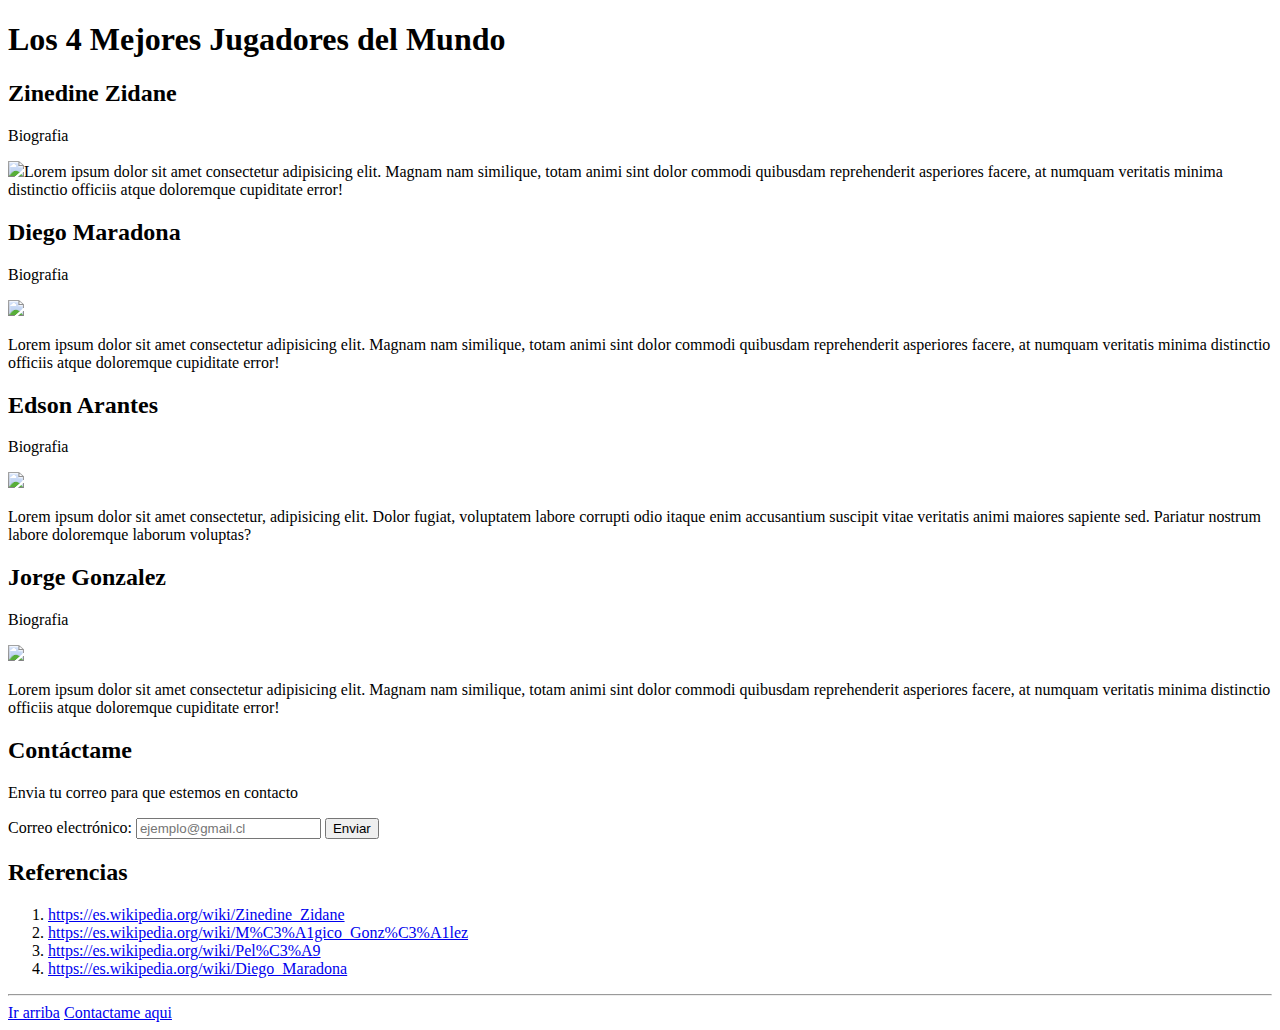
==== top world players/index.html @ bc2cdfd9 "cambio de carpeta" ====
<!DOCTYPE html>
<html lang="es">
<head>
    <link rel="stylesheet" href="./assets/css/style.css">
    <title>Los Mejores Jugadores del Mundo</title>
</head>
<body>
    <header>
        <h1 id="titulo">Los 4 Mejores Jugadores del Mundo</h1>
    </header>
    <section>
        <article class="post">
            <h2>Zinedine Zidane</h2>
            <p>Biografia</p>
            <img src="assets"
            <p>Lorem ipsum dolor sit amet consectetur adipisicing elit. Magnam nam similique, totam animi sint dolor commodi quibusdam reprehenderit asperiores facere, at numquam veritatis minima distinctio officiis atque doloremque cupiditate error!</p>
        </article>
        <article class="post">
            <h2>Diego Maradona</h2>
            <p>Biografia</p>
            <img src="assets/img/Maradona.jpg" width="400"/>
            <p>Lorem ipsum dolor sit amet consectetur adipisicing elit. Magnam nam similique, totam animi sint dolor commodi quibusdam reprehenderit asperiores facere, at numquam veritatis minima distinctio officiis atque doloremque cupiditate error!</p>
        </article>
        <article class="post">
            <h2>Edson Arantes</h2>
            <p>Biografia</p>
            <img src="assets/img/Pele.jpg" width="400"/>
            <p>Lorem ipsum dolor sit amet consectetur, adipisicing elit. Dolor fugiat, voluptatem labore corrupti odio itaque enim accusantium suscipit vitae veritatis animi maiores sapiente sed. Pariatur nostrum labore doloremque laborum voluptas?</p>
        </article>
        <article class="post">
            <h2>Jorge Gonzalez</h2>
            <p>Biografia</p>
            <img src="assets/img/Magico Gonzalez.jpg" width="400"/>
            <p>Lorem ipsum dolor sit amet consectetur adipisicing elit. Magnam nam similique, totam animi sint dolor commodi quibusdam reprehenderit asperiores facere, at numquam veritatis minima distinctio officiis atque doloremque cupiditate error!</p>
        </article>
    </section>
    <section>
        <h2>Contáctame</h2>
        <p>Envia tu correo para que estemos en contacto</p>
        <label>Correo electrónico:</label>
        <input type="email" placeholder="ejemplo@gmail.cl">
        <button>Enviar</button>
    </section>
    <section>
        <h2>Referencias</h2>
        <ol>
            <li>
                <a href="https://es.wikipedia.org/wiki/Zinedine_Zidane" target="_blank" >https://es.wikipedia.org/wiki/Zinedine_Zidane</a>
            </li>
            <li>
                <a href="https://es.wikipedia.org/wiki/M%C3%A1gico_Gonz%C3%A1lez" target="_blank">https://es.wikipedia.org/wiki/M%C3%A1gico_Gonz%C3%A1lez</a>
            </li>
            <li>
                <a href="https://es.wikipedia.org/wiki/Pel%C3%A9" target="_blank">https://es.wikipedia.org/wiki/Pel%C3%A9</a>
            </li>
            <li>
                <a href="https://es.wikipedia.org/wiki/Diego_Maradona" target="_blank">https://es.wikipedia.org/wiki/Diego_Maradona</a> 
            </li>
        </ol>
    </section>
    <hr>
    <footer>
        <a href="#titulo">Ir arriba</a>
        <a href="mailto:vara.aguila@gmail.com">Contactame aqui</a>
    </footer>
</body>
</html>
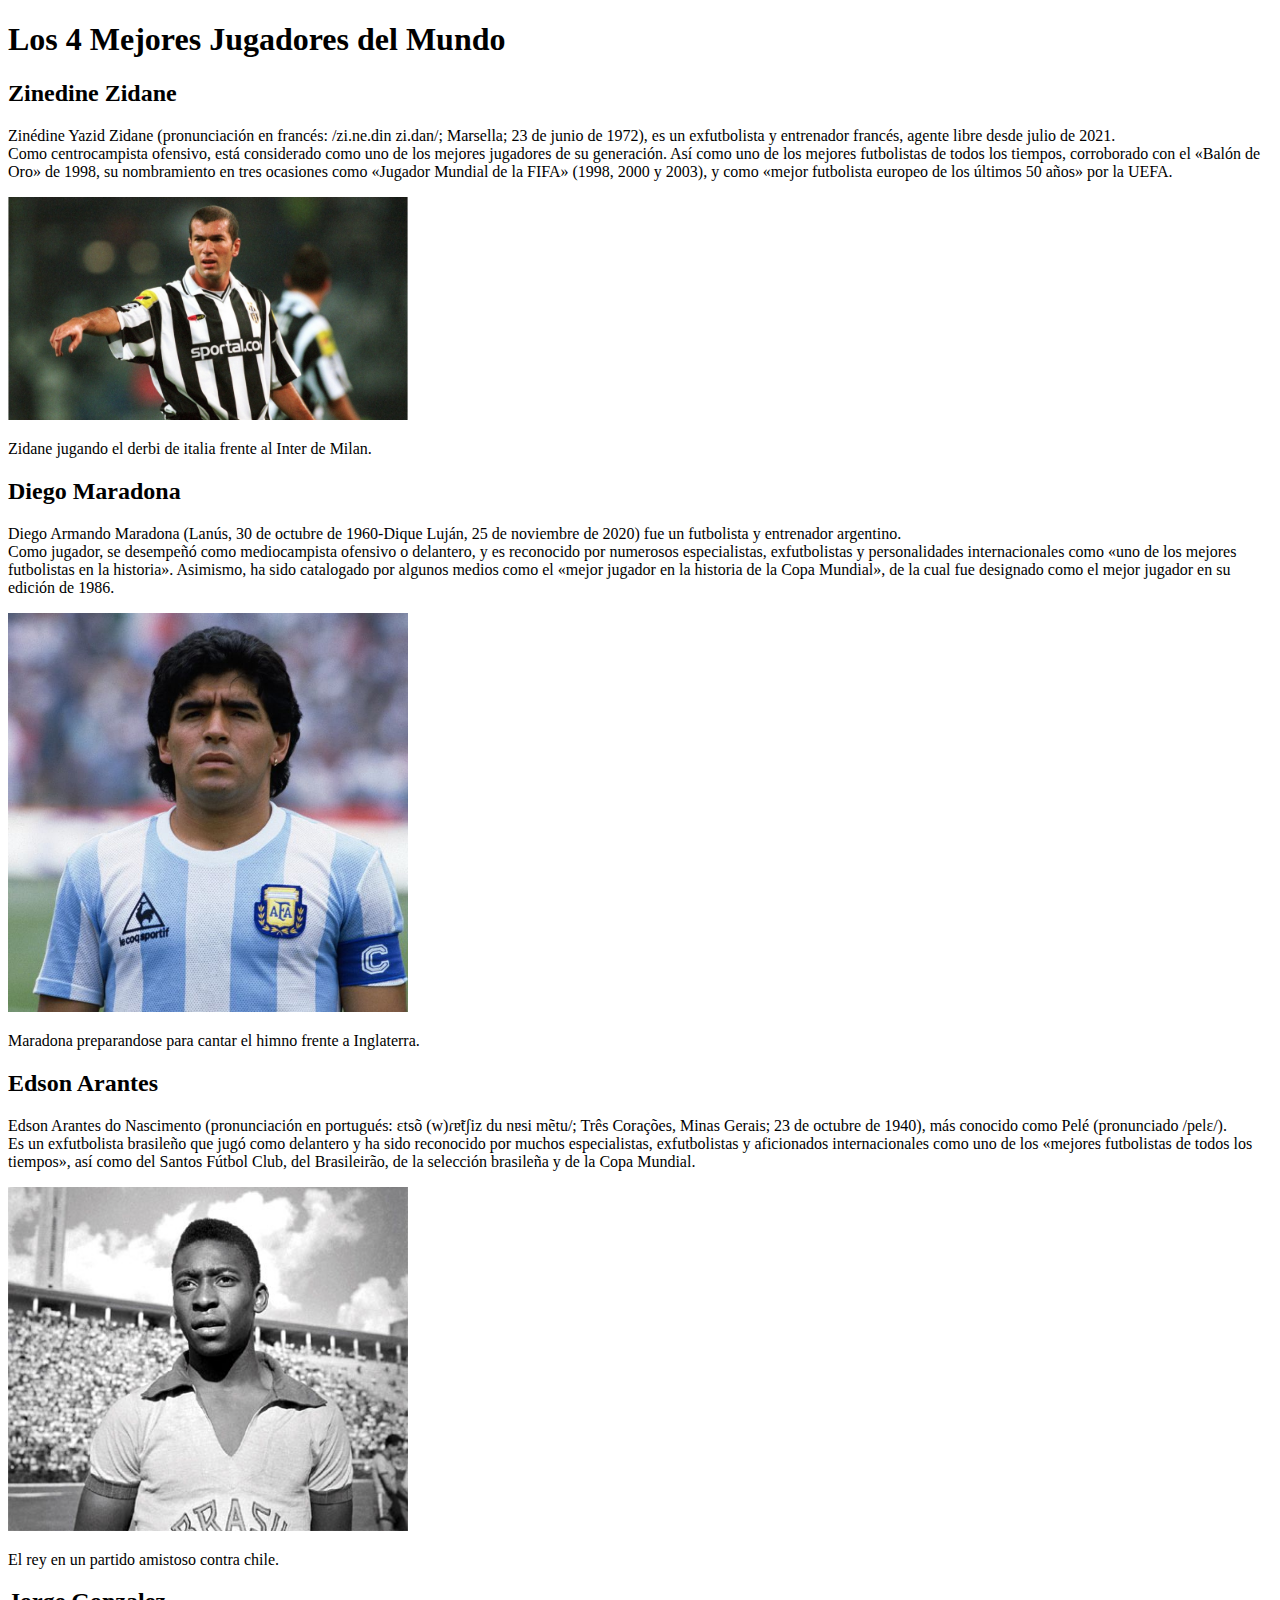
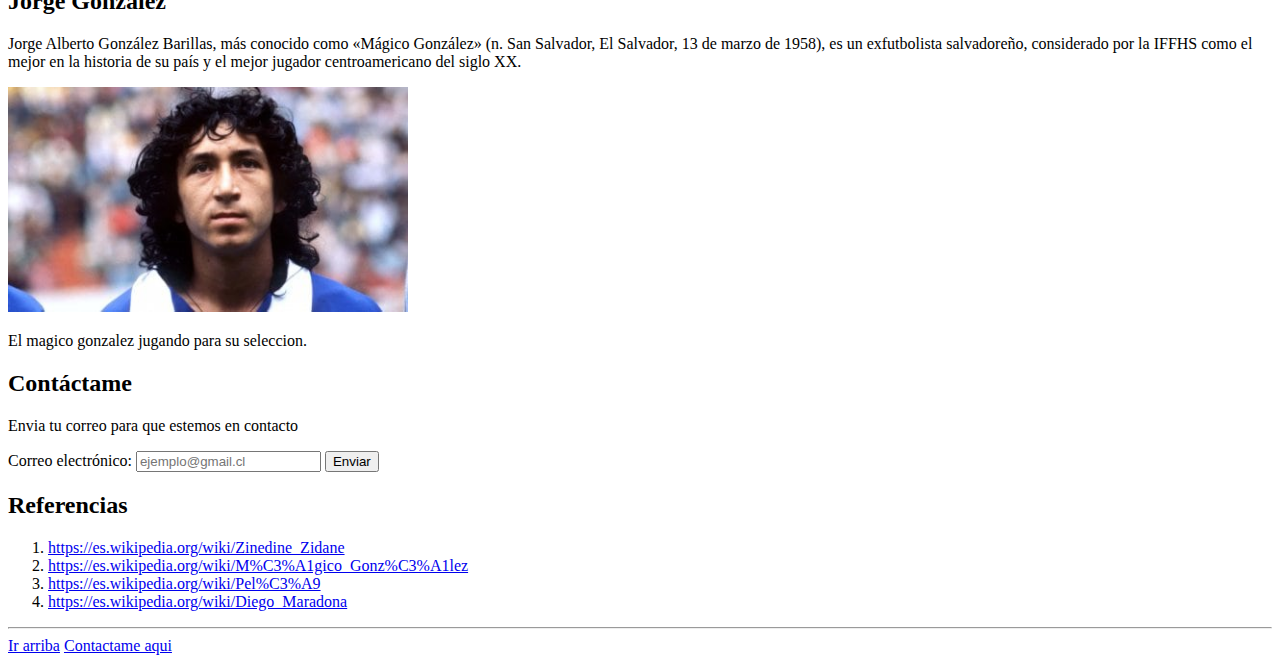
==== commit b7a2b236: "cambios en p de cada article" ====
--- a/top world players/index.html
+++ b/top world players/index.html
@@ -11,27 +11,33 @@
     <section>
         <article class="post">
             <h2>Zinedine Zidane</h2>
-            <p>Biografia</p>
-            <img src="assets"
-            <p>Lorem ipsum dolor sit amet consectetur adipisicing elit. Magnam nam similique, totam animi sint dolor commodi quibusdam reprehenderit asperiores facere, at numquam veritatis minima distinctio officiis atque doloremque cupiditate error!</p>
+            <p>Zinédine Yazid Zidane (pronunciación en francés: /zi.ne.din zi.dan/; Marsella; 23 de junio de 1972), es un exfutbolista y entrenador francés, agente libre desde julio de 2021.
+            <br>
+            Como centrocampista ofensivo, está considerado como uno de los mejores jugadores de su generación. Así como uno de los mejores futbolistas de todos los tiempos, corroborado con el «Balón de Oro» de 1998, su nombramiento en tres ocasiones como «Jugador Mundial de la FIFA» (1998, 2000 y 2003), y como «mejor futbolista europeo de los últimos 50 años» por la UEFA.</p>
+            <img src="assets/img/Zidane.jpg" width="400px">
+            <p>Zidane jugando el derbi de italia frente al Inter de Milan.</p>
         </article>
         <article class="post">
             <h2>Diego Maradona</h2>
-            <p>Biografia</p>
+            <p>Diego Armando Maradona (Lanús, 30 de octubre de 1960-Dique Luján, 25 de noviembre de 2020) fue un futbolista y entrenador argentino.
+            <br>
+            Como jugador, se desempeñó como mediocampista ofensivo o delantero, y es reconocido por numerosos especialistas, exfutbolistas y personalidades internacionales como «uno de los mejores futbolistas en la historia». Asimismo, ha sido catalogado por algunos medios como el «mejor jugador en la historia de la Copa Mundial», de la cual fue designado como el mejor jugador en su edición de 1986.</p>
             <img src="assets/img/Maradona.jpg" width="400"/>
-            <p>Lorem ipsum dolor sit amet consectetur adipisicing elit. Magnam nam similique, totam animi sint dolor commodi quibusdam reprehenderit asperiores facere, at numquam veritatis minima distinctio officiis atque doloremque cupiditate error!</p>
+            <p>Maradona preparandose para cantar el himno frente a Inglaterra.</p>
         </article>
         <article class="post">
             <h2>Edson Arantes</h2>
-            <p>Biografia</p>
+            <p>Edson Arantes do Nascimento (pronunciación en portugués: ɛtsõ (w)ɾɐ̃tʃiz du nɐsi mẽtu/; Três Corações, Minas Gerais; 23 de octubre de 1940), más conocido como Pelé (pronunciado /pelɛ/). 
+            <br>
+            Es un exfutbolista brasileño que jugó como delantero y ha sido reconocido por muchos especialistas, exfutbolistas y aficionados internacionales como uno de los «mejores futbolistas de todos los tiempos», así como del Santos Fútbol Club, del Brasileirão, de la selección brasileña y de la Copa Mundial.</p>
             <img src="assets/img/Pele.jpg" width="400"/>
-            <p>Lorem ipsum dolor sit amet consectetur, adipisicing elit. Dolor fugiat, voluptatem labore corrupti odio itaque enim accusantium suscipit vitae veritatis animi maiores sapiente sed. Pariatur nostrum labore doloremque laborum voluptas?</p>
+            <p>El rey en un partido amistoso contra chile.</p>
         </article>
         <article class="post">
             <h2>Jorge Gonzalez</h2>
-            <p>Biografia</p>
+            <p>Jorge Alberto González Barillas, más conocido como «Mágico González» (n. San Salvador, El Salvador, 13 de marzo de 1958), es un exfutbolista salvadoreño, considerado por la IFFHS como el mejor en la historia de su país y el mejor jugador centroamericano del siglo XX.</p>
             <img src="assets/img/Magico Gonzalez.jpg" width="400"/>
-            <p>Lorem ipsum dolor sit amet consectetur adipisicing elit. Magnam nam similique, totam animi sint dolor commodi quibusdam reprehenderit asperiores facere, at numquam veritatis minima distinctio officiis atque doloremque cupiditate error!</p>
+            <p>El magico gonzalez jugando para su seleccion.</p>
         </article>
     </section>
     <section>
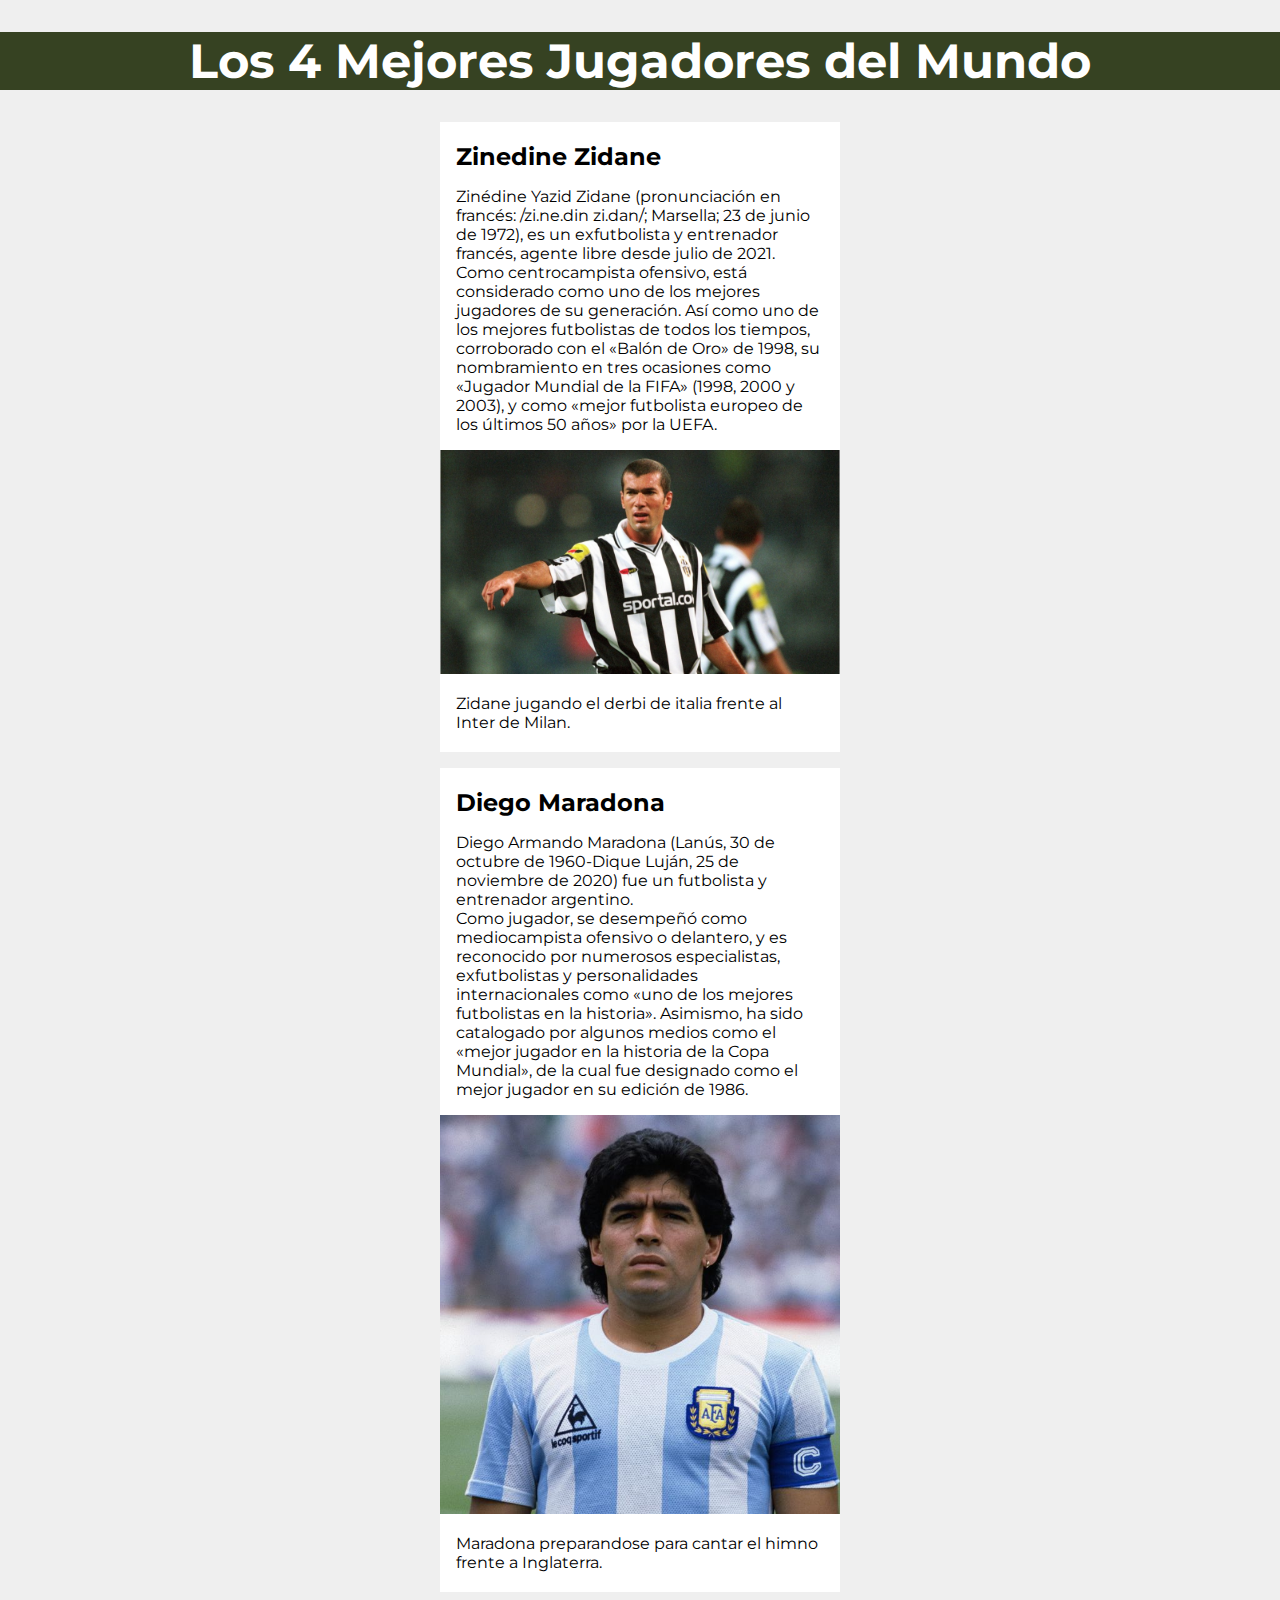
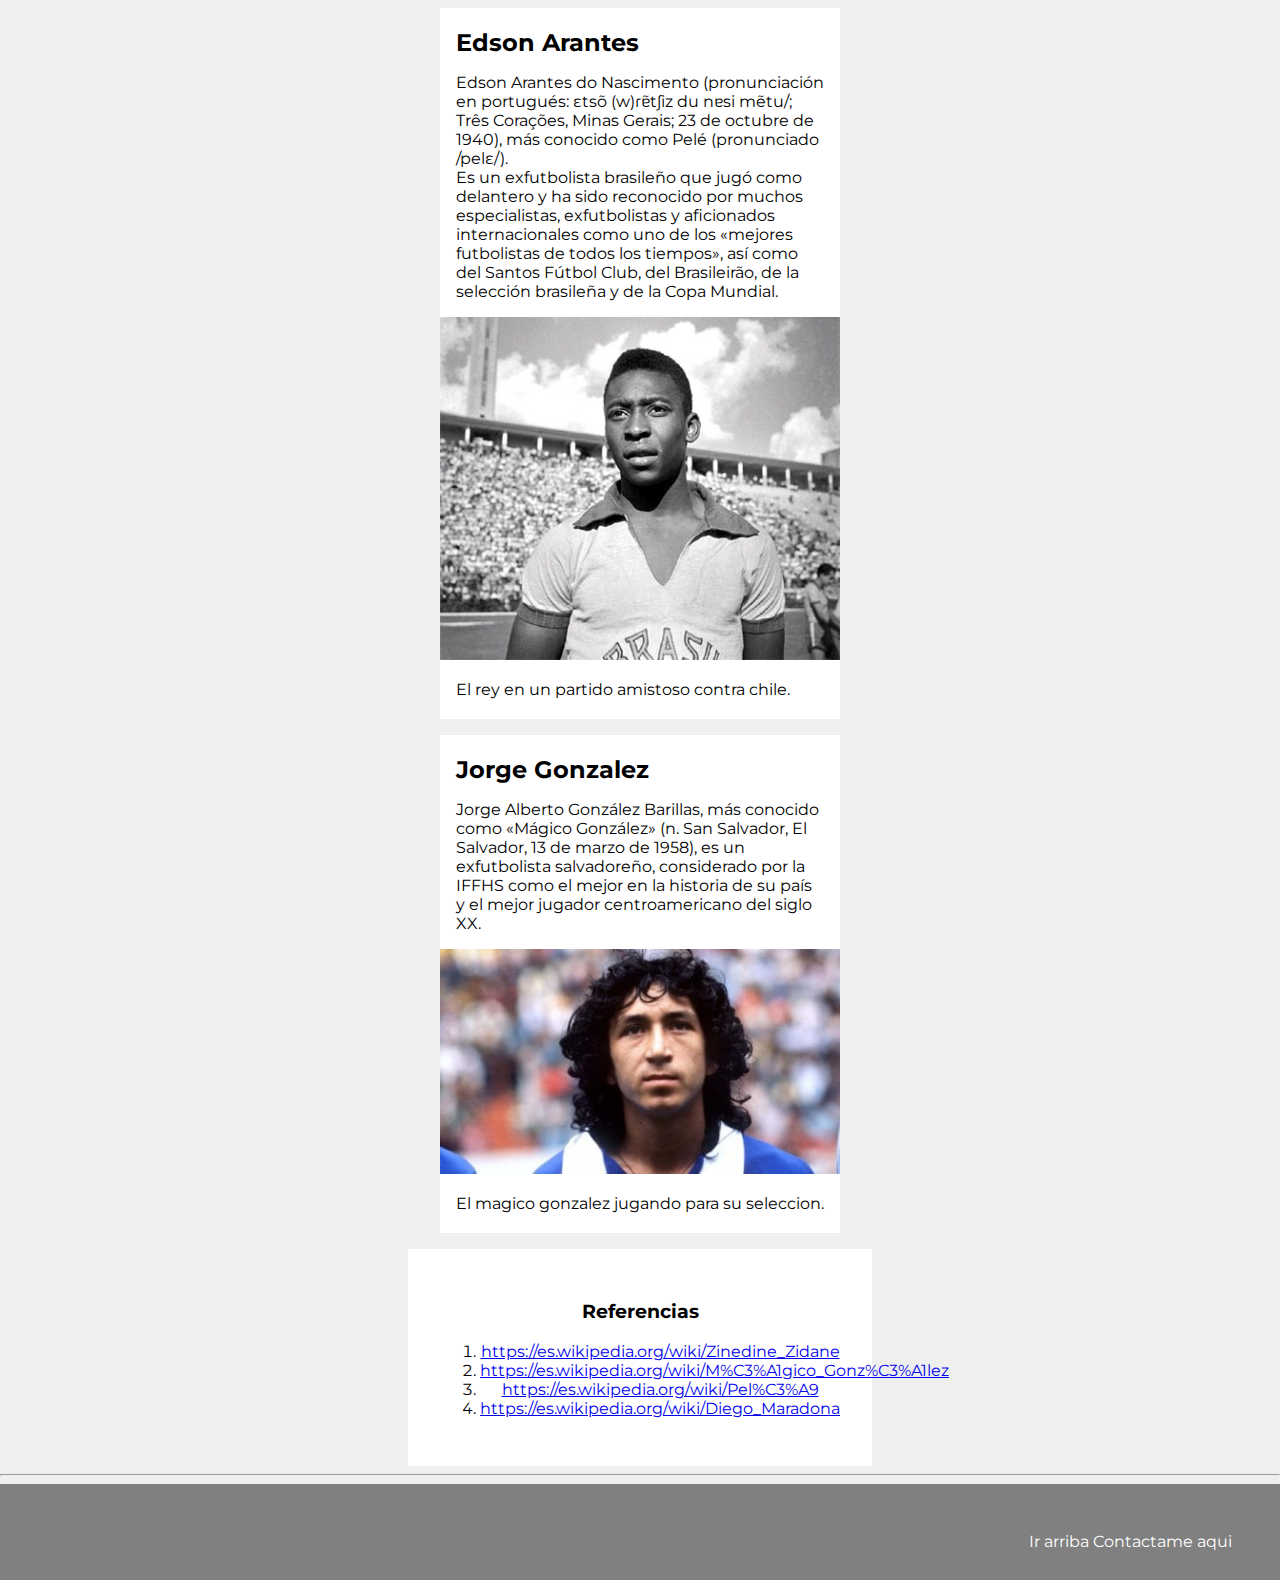
==== commit 98ed8496: "agrego estilo" ====
--- a/top world players/index.html
+++ b/top world players/index.html
@@ -1,6 +1,9 @@
 <!DOCTYPE html>
 <html lang="es">
 <head>
+    <link rel="preconnect" href="https://fonts.googleapis.com">
+    <link rel="preconnect" href="https://fonts.gstatic.com" crossorigin>
+    <link href="https://fonts.googleapis.com/css2?family=Montserrat:wght@400;700&display=swap" rel="stylesheet">
     <link rel="stylesheet" href="./assets/css/style.css">
     <title>Los Mejores Jugadores del Mundo</title>
 </head>
@@ -8,7 +11,7 @@
     <header>
         <h1 id="titulo">Los 4 Mejores Jugadores del Mundo</h1>
     </header>
-    <section>
+    <section class="container">
         <article class="post">
             <h2>Zinedine Zidane</h2>
             <p>Zinédine Yazid Zidane (pronunciación en francés: /zi.ne.din zi.dan/; Marsella; 23 de junio de 1972), es un exfutbolista y entrenador francés, agente libre desde julio de 2021.
@@ -40,15 +43,8 @@
             <p>El magico gonzalez jugando para su seleccion.</p>
         </article>
     </section>
-    <section>
-        <h2>Contáctame</h2>
-        <p>Envia tu correo para que estemos en contacto</p>
-        <label>Correo electrónico:</label>
-        <input type="email" placeholder="ejemplo@gmail.cl">
-        <button>Enviar</button>
-    </section>
-    <section>
-        <h2>Referencias</h2>
+    <section class="referencia">
+        <h3>Referencias</h3>
         <ol>
             <li>
                 <a href="https://es.wikipedia.org/wiki/Zinedine_Zidane" target="_blank" >https://es.wikipedia.org/wiki/Zinedine_Zidane</a>
@@ -66,8 +62,10 @@
     </section>
     <hr>
     <footer>
-        <a href="#titulo">Ir arriba</a>
-        <a href="mailto:vara.aguila@gmail.com">Contactame aqui</a>
+        <section>
+            <a href="#titulo">Ir arriba</a>
+            <a href="mailto:vara.aguila@gmail.com">Contactame aqui</a>
+        </section>
     </footer>
 </body>
 </html>--- a/top world players/assets/css/style.css
+++ b/top world players/assets/css/style.css
@@ -0,0 +1,65 @@
+html {
+    font-family: 'Montserrat', sans-serif;
+}
+
+body {
+    margin: 0;
+    background-color: #efefef;
+}
+
+header {
+    background-color: #364222;
+    color: white;
+    padding: 3 rem 2 rem;
+}
+header h1 {
+    font-size: 3rem;
+    text-align: center;
+}
+
+.container, .referencia {
+width: 400px;
+margin: 0 auto;
+}
+
+section article {
+transition: box-shadow 0.3s ease;
+background-color: white;
+margin: 1rem 0;
+border-radius: 0.5 rem;
+padding: 0.25rem 0;
+cursor: pointer;
+}
+
+section article:hover {
+box-shadow: 0 0.1rem 0.4rem rgba(0,0,0,0.3);
+}
+
+section article h2, section article p {
+margin: 1rem;
+}
+
+footer {
+    background-color: gray;
+    padding: 3rem;
+    color: white
+}
+
+footer section {
+    float: right;
+}
+
+footer a {
+    transition: color 0.3s ease;
+    color: white;
+    text-decoration: none;
+}
+footer a:hover {
+    color: blue;
+}
+
+.referencia {
+    background-color: white;
+    padding: 2rem;
+    text-align: center;
+}
